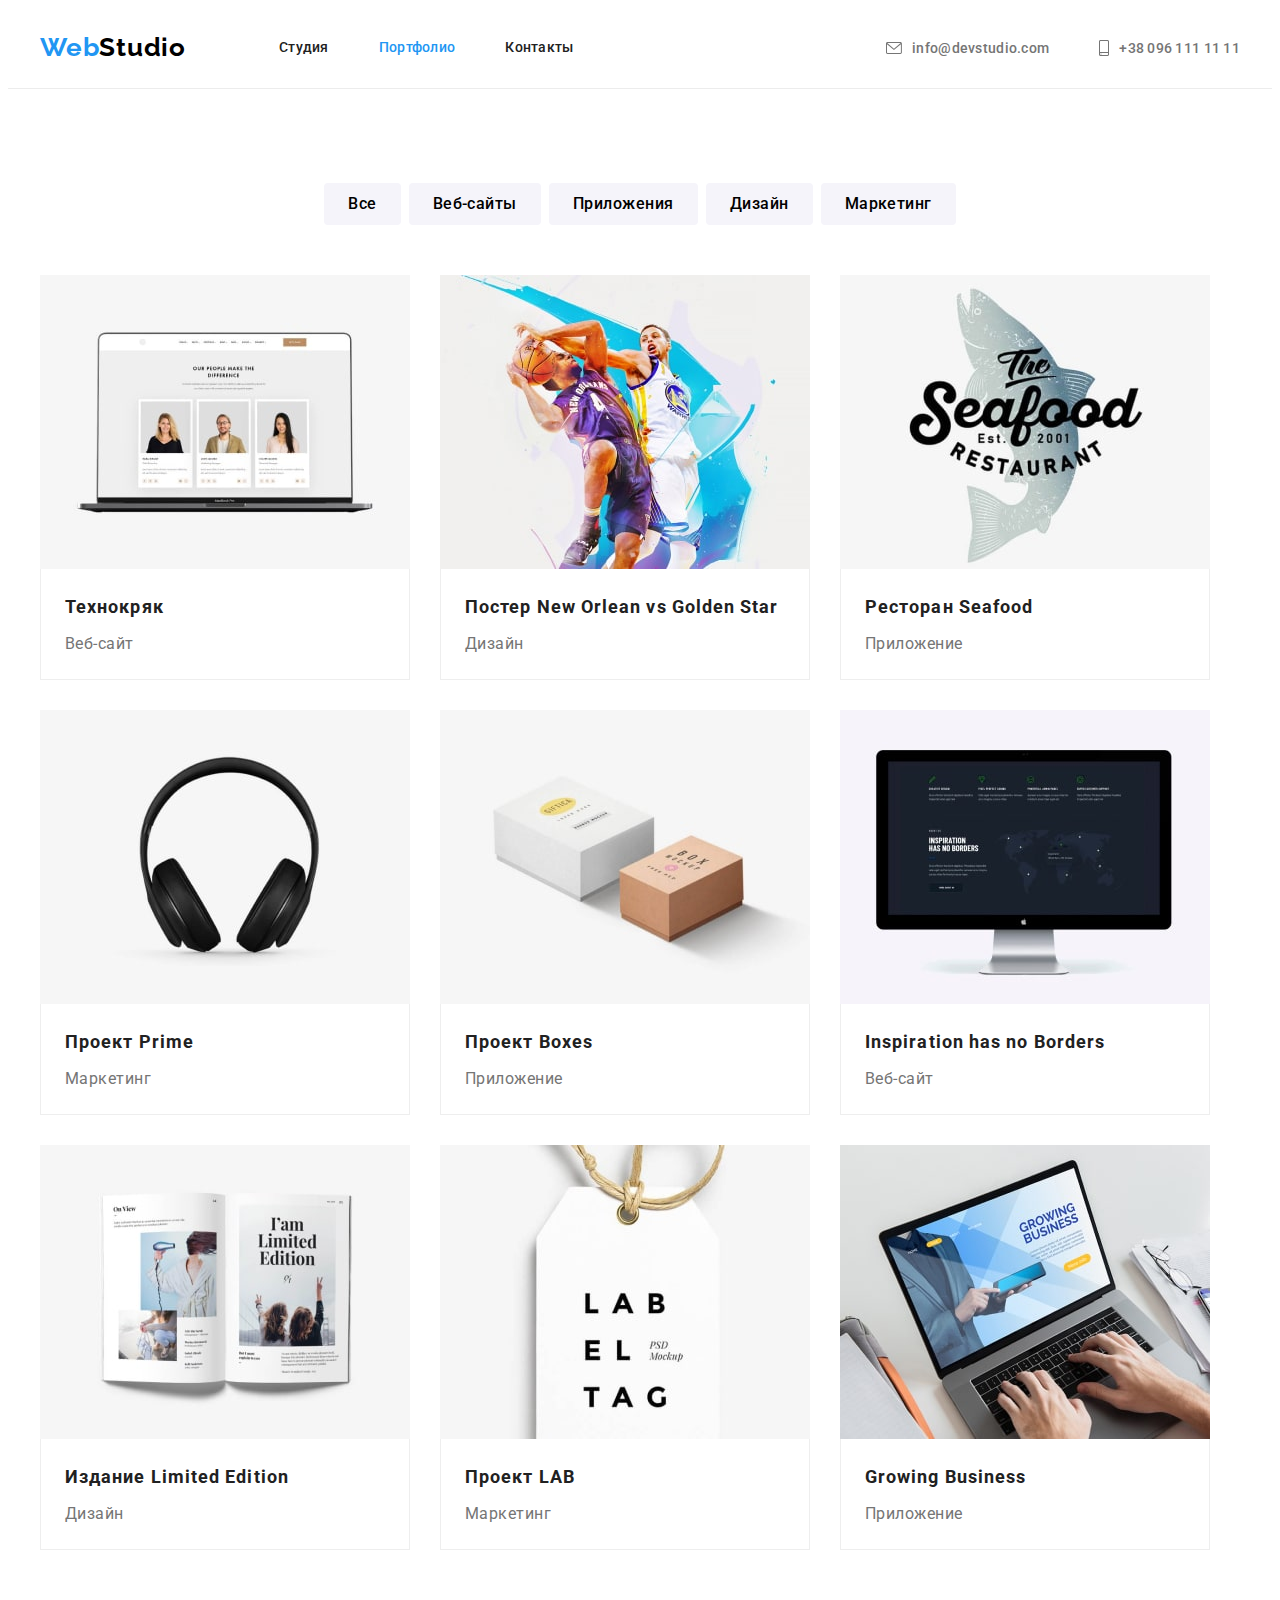
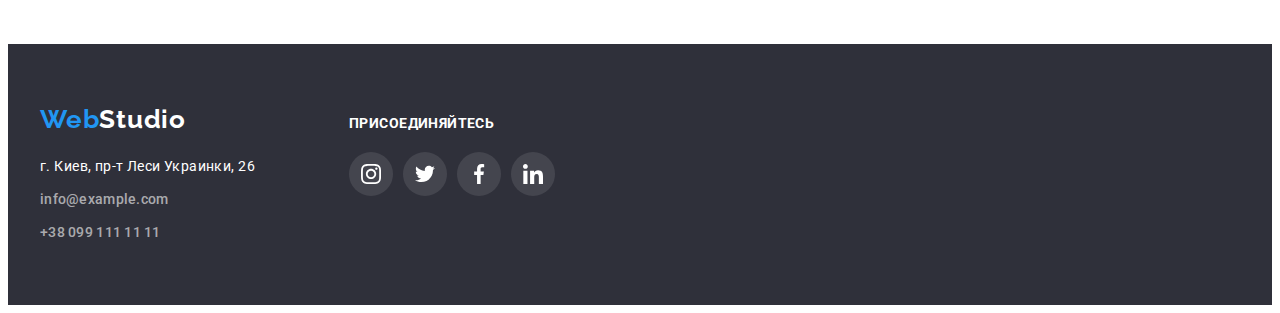
==== portfolio.html @ 3186b5c7 "start" ====
<!DOCTYPE html>
<html lang="ru">
<head>
    <meta charset="UTF-8">
    <meta http-equiv="X-UA-Compatible" content="IE=edge">
    <meta name="viewport" content="width=device-width, initial-scale=1.0">
    <title>Portfolio</title>

    <link href="https://fonts.googleapis.com/css2?family=Raleway:wght@700&family=Roboto:wght@400;500;700;900&display=swap"
        rel="stylesheet">

    <link rel="stylesheet" href="https://cdnjs.cloudflare.com/ajax/libs/modern-normalize/1.1.0/modern-normalize.min.css"
                integrity="sha512-wpPYUAdjBVSE4KJnH1VR1HeZfpl1ub8YT/NKx4PuQ5NmX2tKuGu6U/JRp5y+Y8XG2tV+wKQpNHVUX03MfMFn9Q=="
                crossorigin="anonymous" referrerpolicy="no-referrer" />

    <link rel="stylesheet" href="./css/styles.css">
</head>
<body>
<!--site navigation-->
<header class="header">
    <div class="header-nav container">
        <nav class="header-navigation">
            <a class="logo link" href="./index.html"><span class="logo-fisrtpart">Web</span><span class="logo-secondpart">Studio</span> </a>
            <ul class="header-list list">
                <li class="header-item">
                    <a class="header-link link" href="index.html">Студия</a>
                </li>
                <li class="header-item">
                    <a class="header-link link active" href="portfolio.html">Портфолио</a>
                </li>
                <li class="header-item">
                    <a class="header-link link" href="">Контакты</a>
                </li>
            </ul>
        </nav>
        <!--contacts section-->
            <ul class="header-conacts list ">
                <li class="contacts-item">
                    <a class="contacts-link link" href="mailto:info@devstudio.com">
                        <svg class="contacts-icon" width="16" height="12">
                            <use href="./images/sprite.svg#icon-envelope"></use>
                        </svg>
                        info@devstudio.com
                    </a>
                </li>
                <li class="contacts-item">
                    </a>
                    <a class="contacts-link link" href="tel:+380961111111">
                        <svg class="contacts-icon" width="10" height="16">
                            <use href="./images/sprite.svg#icon-smartphone"></use>
                        </svg>
                        +38 096 111 11 11
                    </a>
                </li>
            </ul>
    </div>
    </header>
    <main>
        <!--section our projects-->
        <section class="projects section">
            <div class="container">
                <h1 class="projects-title visually-hidden">Портфолио</h1>
                <!--filters-->
                <ul class="filters-list list">
                    <li class="filters-item">
                        <button class="filters-button btn" type="button">Все</button>
                    </li>
                    <li class="filters-item">
                        <button class="filters-button btn" type="button">Веб-сайты</button>
                    </li>
                    <li class="filters-item">
                        <button class="filters-button btn" type="button">Приложения</button>
                    </li>
                    <li class="filters-item">
                        <button class="filters-button btn" type="button">Дизайн</button>
                    </li>
                    <li class="filters-item">
                        <button class="filters-button btn" type="button">Маркетинг</button>
                    </li>
                </ul>

                <!--our projects-->

                <ul class="projects-list list">
                    <li class="projects-item">
                        <a class="projects-link link" href="">
                            <img class="projects-img" src="./images/Portfolio/img.jpg" alt="site photo" width="370" height="294">
                            <div class="img-content">
                                <h2 class="projects-discription">Технокряк</h2>
                                <p class="projects-text">Веб-сайт</p>
                            </div>
                        </a>
                    </li>
                    <li class="projects-item">
                        <a class="projects-link link" href="">
                            <img class="projects-img" src="./images/Portfolio/img1.jpg" alt="poster photo" width="370" height="294">
                            <div class="img-content">
                                <h2 class="projects-discription">Постер New Orlean vs Golden Star</h2>
                                <p class="projects-text">Дизайн</p>
                            </div>
                        </a>
                    </li>
                    <li class="projects-item">
                        <a class="projects-link link" href="">
                            <img class="projects-img"  src="./images/Portfolio/img2.jpg" alt="app photo" width="370" height="294">
                            <div class="img-content">
                                <h2 class="projects-discription">Ресторан Seafood</h2>
                                <p class="projects-text">Приложение</p> 
                            </div>
                        </a>
                    </li>
                    <li class="projects-item">
                        <a class="projects-link link" href="">
                            <img class="projects-img" src="./images/Portfolio/img3.jpg" alt="headphone photo" width="370" height="294">
                            <div class="img-content">
                                <h2 class="projects-discription">Проект Prime</h2>
                                <p class="projects-text">Маркетинг</p>
                            </div>
                        </a>
                    </li>
                    <li class="projects-item">
                        <a class="projects-link link" href="">
                            <img class="projects-img" src="./images/Portfolio/img4.jpg" alt="boxes photo" width="370" height="294">
                            <div class="img-content">
                                <h2 class="projects-discription">Проект Boxes</h2>
                                <p class="projects-text">Приложение</p>
                            </div>
                        </a>
                    </li>
                    <li class="projects-item">
                        <a class="projects-link link" href="">
                            <img class="projects-img" src="./images/Portfolio/img5.jpg" alt="monitor photo" width="370" height="294">
                            <div class="img-content">
                                <h2 class="projects-discription">Inspiration has no Borders</h2>
                                <p class="projects-text">Веб-сайт</p>
                            </div>
                        </a>
                    </li>
                    <li class="projects-item">
                        <a class="projects-link link" href="">
                            <img class="projects-img" src="./images/Portfolio/img6.jpg" alt="Journal photo" width="370" height="294">
                            <div class="img-content">
                                <h2 class="projects-discription">Издание Limited Edition</h2>
                                <p class="projects-text">Дизайн</p>
                            </div>
                        </a>
                    </li>
                    <li class="projects-item">
                        <a class="projects-link link" href="">
                            <img class="projects-img" src="./images/Portfolio/img7.jpg" alt="badge photo" width="370" height="294">
                            <div class="img-content">
                                <h2 class="projects-discription">Проект LAB</h2>
                                <p class="projects-text">Маркетинг</p>
                            </div>
                        </a>
                    </li>
                    <li class="projects-item">
                        <a class="projects-link link" href="">
                            <img class="projects-img" src="./images/Portfolio/img8.jpg" alt="notebook photo" width="370" height="294">
                            <div class="img-content">
                                <h2 class="projects-discription">Growing Business</h2>
                                <p class="projects-text">Приложение</p>
                            </div>
                        </a>
                    </li>               
                </ul>
            </div>
            </section>        
        </main>
        <!--footercontact section-->
        
<footer class="footer">
    <div class="container">
        <div class="footer-colum1">
            <a class="logo logo-footer link" href="./index.html"><span class="logo-fisrtpart">Web</span><span
                    class="footer-logo-secondpart">Studio</span> </a>
            <address class="footer-address">
                <p class="address-text">г. Киев, пр-т Леси Украинки, 26 </p>
                <ul class="footer-list list">
                    <li class="footer-item">
                        <a class="footer-contacts-link link" href="info@example.com">info@example.com</a>
                    </li>
                    <li class="footer-item">
                        <a class="footer-contacts-link link" href="tel:+380991111111">+38 099 111 11 11</a>
                    </li>
                </ul>
            </address>
        </div>
        <!-- <section class="follow-us"> -->
        <div class="footer-colum2">
            <p class="follow-title">ПРИСОЕДИНЯЙТЕСЬ</p>
            <ul class="footer-social list">
                <li class="social-item-footer">
                    <a class="social-link link footer-socials" href="">
                        <svg class="social-icon footer-svg" width="20" height="20">
                            <use href="./images/sprite.svg#icon-instagram"></use>
                        </svg>
                    </a>
                </li>
                <li class="social-item-footer">
                    <a class="social-link link footer-socials" href="">
                        <svg class="social-icon footer-svg" width="20" height="20">
                            <use href="./images/sprite.svg#icon-twitter"></use>
                        </svg>
                    </a>
                </li>
                <li class="social-item-footer">
                    <a class="social-link link footer-socials" href="">
                        <svg class="social-icon footer-svg" width="20" height="20">
                            <use href="./images/sprite.svg#icon-facebook"></use>
                        </svg>
                    </a>
                </li>
                <li class="social-item-footer">
                    <a class="social-link link footer-socials" href="">
                        <svg class="social-icon footer-svg" width="20" height="20">
                            <use href="./images/sprite.svg#icon-linkedin"></use>
                        </svg>
                    </a>
                </li>
            </ul>
        </div>
        <!-- </section> -->
    </div>
</footer>
</body>
</html>
---- css/styles.css ----
:root {
  --maine-title-color: #212121;
  --maine-text-color: #757575;
  --accent-color: #2196f3;
  --primary-white-color: #ffffff;
  --maine-background-color: #f5f4fa;
  --second-backgroud-color: #2f303a;
  --address-color: rgba(255, 255, 255, 0.6);
  --icon-color: #afb1b8;
}

body {
  font-family: "Roboto", sans-serif;
  color: var(--maine-text-color);
  background-color: var(--primary-white-color);
}

.container {
  width: 1200px;
  margin-left: auto;
  margin-right: auto;
  padding-left: 15px;
  padding-right: 15px;
}

h1,
h2,
h3,
h4,
h5,
h6,
p {
  margin: 0px;
  padding: 0px;
}

ul {
  margin-top: 0;
  margin-bottom: 0;
  padding-left: 0;
}

img {
  display: block;
  max-width: 100%;
  height: auto;
}

.visually-hidden {
  position: absolute;
  width: 1px;
  height: 1px;
  margin: -1px;
  padding: 0;
  overflow: hidden;
  border: 0;
  clip: rect(0 0 0 0);
}

.section {
  padding-top: 94px;
  padding-bottom: 94px;
}

.link {
  text-decoration: none;
}

.list {
  list-style: none;
}

.btn {
  cursor: pointer;
}

/*------header------ */

.header {
  border-bottom: 1px solid #ececec;
}

.header-nav {
  display: flex;
  align-items: center;
}

/*--------Logo------*/

.logo {
  margin-right: 93px;

  font-family: "Raleway", sans-serif;
  font-style: normal;
  font-weight: 700;
  font-size: 26px;
  line-height: 1.2;
  letter-spacing: 0.03em;
}
.logo-fisrtpart {
  color: var(--accent-color);
}
.logo-secondpart {
  color: #000000;
}

.header-navigation {
  display: flex;
  align-items: center;

  font-weight: 500;
  font-size: 14px;
  line-height: 1.14;
  letter-spacing: 0.02em;
}

.header-list {
  display: flex;
}
.header-item:not(:last-child) {
  margin-right: 50px;
}

.header-link {
  display: block;
  padding-top: 32px;
  padding-bottom: 32px;
  color: var(--maine-title-color);
}

.header-link:hover,
.header-link:focus {
  color: var(--accent-color);
}

.active {
  color: var(--accent-color);
}

.header-conacts {
  display: flex;
  margin-left: auto;
  align-items: center;
}

.contacts-item {
  justify-content: center;
  align-items: center;
}

.contacts-item:hover,
.contacts-item:focus {
  color: var(--accent-color);
}

.header-icon:hover,
.header-icon:focus {
  fill: var(--accent-color);
}

.contacts-item + .contacts-item {
  margin-left: 50px;
}

.contacts-link {
  display: flex;
  justify-content: center;
  align-items: center;

  font-weight: 500;
  font-size: 14px;
  line-height: 16px;
  letter-spacing: 0.02em;
  color: var(--maine-text-color);
  align-items: center;
  justify-content: center;
}

.contacts-icon {
  align-items: center;
  margin-right: 10px;
  fill: var(--maine-text-color);
}

.contacts-icon {
  justify-content: center;
  align-items: center;
}

.contacts-link:hover,
.contacts-link:focus {
  color: var(--accent-color);
}

.contacts-link:hover .contacts-icon,
.contacts-link:focus .contacts-icon {
  fill: var(--accent-color);
}

/*------hero------ */
.hero {
  display: flex;
  text-align: center;
  align-items: center;
  padding-top: 200px;
  padding-bottom: 200px;
  margin-left: auto;
  margin-right: auto;

  background-image: linear-gradient(
      rgba(47, 48, 58, 0.4),
      rgba(47, 48, 58, 0.4)
    ),
    url("../images/background/hero.jpg");
  background-repeat: no-repeat;
  background-position: 50% 50%;
  background-size: cover;
  max-width: 1600px;
}

/* .hero-container {
  background-image: url("./images/background/Img.jpg");
} */

.hero-title {
  margin: 0 auto 30px;
  max-width: 696px;

  font-weight: 900;
  font-size: 44px;
  line-height: 1.36;
  letter-spacing: 0.06em;
  text-transform: uppercase;
  color: var(--primary-white-color);
}

.hero-button {
  display: inline-block;
  border-radius: 4px;
  padding: 10px 32px;
  min-width: 200px;
  min-height: 50px;
  border-color: var(--accent-color);

  background-color: var(--accent-color);
  font-family: Roboto;
  font-style: normal;
  font-weight: 700;
  font-size: 16px;
  line-height: 1.87;
  letter-spacing: 0.06em;
  color: var(--primary-white-color);
  text-align: center;
  box-shadow: 0px 4px 4px rgba(0, 0, 0, 0.15);
}
.hero-button:hover,
.hero-button:focus {
  background-color: #188ce8;
}

/*------features------ */
.features-list {
  display: flex;
}

.features-item + .features-item {
  margin-left: 30px;
}

.features-item {
  width: 270px;
}

.features-icons {
  display: flex;
  align-items: center;
  justify-content: center;
  margin-bottom: 30px;
  background-color: var(--maine-background-color);
  border-radius: 4px;
  width: 270px;
  height: 120px;
}

/* .features-icon {
  display: flex;
  margin-bottom: 55px;
  margin-left: 100px;
  justify-content: center;
} */

/* .features-icon {
  display: block;
} */

.features-description {
  margin-bottom: 10px;

  font-weight: 700;
  font-size: 14px;
  line-height: 1.14;
  letter-spacing: 0.03em;
  text-transform: uppercase;
  color: var(--maine-title-color);
}

.features-text {
  font-size: 14px;
  line-height: 1.71;
  letter-spacing: 0.03em;
}

/*------what we do------ */

.about {
  padding-bottom: 94px;
}

.about-title {
  margin-bottom: 50px;

  font-weight: 700;
  font-size: 36px;
  line-height: 1.17;
  text-align: center;
  letter-spacing: 0.03em;
  color: var(--maine-title-color);
}

.about-list {
  display: flex;
}
.about-item:not(:last-child) {
  margin-right: 30px;
  min-width: 370px;
}

/*------our team------ */

.team {
  background-color: var(--maine-background-color);
}

.team-title {
  margin-bottom: 50px;

  font-weight: 700;
  font-size: 36px;
  line-height: 1.17;
  text-align: center;
  letter-spacing: 0.03em;
  color: var(--maine-title-color);
}

.team-list {
  display: flex;

  font-size: 16px;
  line-height: 1.19;
  text-align: center;
  letter-spacing: 0.03em;
  color: var(--maine-title-color);
}

.team-item {
  max-width: 270px;
  background-color: var(--primary-white-color);
  border-radius: 0px 0px 4px 4px;
  box-shadow: 0px 1px 3px rgba(0, 0, 0, 0.12), 0px 1px 1px rgba(0, 0, 0, 0.14),
    0px 2px 1px rgba(0, 0, 0, 0.2);
}
.team-item:not(:last-child) {
  margin-right: 30px;
}

.team-description {
  padding: 30px;
}

.team-name {
  margin-bottom: 10px;

  font-size: 16px;
  font-weight: 500;
}

.team-text {
  margin-bottom: 16px;
  color: var(--maine-text-color);
}

.team-cocials {
  display: flex;
  justify-content: center;
}

.social-item:not(:last-child) {
  margin-right: 10px;
}

.social-link {
  display: flex;
  width: 44px;
  height: 44px;
  align-items: center;
  justify-content: center;
  border-radius: 50%;
  background-color: var(--primary-white-color);
}

.team-svg {
  fill: var(--icon-color);
}

.social-link:hover,
.social-link:focus,
.social-link:hover .social-icon,
.social-link:focus .social-icon {
  fill: var(--primary-white-color);
  background-color: var(--accent-color);
}

/*------our clients------ */

.clients-title {
  margin-bottom: 50px;

  font-weight: 700;
  font-size: 36px;
  line-height: 1.17;
  text-align: center;
  letter-spacing: 0.03em;
  color: var(--maine-title-color);
}

.clients-list {
  display: flex;
}

.clients-item:not(:first-child) {
  margin-left: 30px;
}

.clients-link {
  display: flex;
  width: 170px;
  height: 92px;
  justify-content: center;
  align-items: center;
  border: 1px solid #afb1b8;
  box-sizing: border-box;
  border-radius: 4px;
}

.clients-icon {
  fill: var(--icon-color);
}

.clients-link:hover,
.clients-link:focus,
.clients-link:hover .clients-icon,
.clients-link:focus .clients-icon {
  fill: var(--accent-color);
  border-color: var(--accent-color);
}

/*------footer------ */

.footer {
  padding-top: 60px;
  padding-bottom: 60px;

  background-color: var(--second-backgroud-color);
}

.footer .container {
  display: flex;
  align-items: baseline;
}

.logo-footer {
  display: block;
  margin-bottom: 20px;
}

.footer-logo-secondpart {
  color: var(--primary-white-color);
}

.footer-address {
  font-style: normal;
  font-weight: 400;
  font-size: 14px;
  line-height: 1.71;
  letter-spacing: 0.03em;
}

.address-text {
  margin-bottom: 9px;

  color: var(--primary-white-color);
}

.footer-item:first-child {
  margin-bottom: 9px;
}

.footer-contacts-link {
  font-weight: 500;
  font-size: 14px;
  line-height: 16px;
  letter-spacing: 0.02em;
  color: var(--address-color);
}
.footer-contacts-link:hover,
.footer-contacts-link:focus {
  color: var(--accent-color);
}

.footer-colum2 {
  margin-left: 70px;
  /* padding-top: 12px; */
}

.follow-us {
  margin-left: 70px;
}

.follow-title {
  margin-bottom: 20px;

  font-weight: 700;
  font-size: 14px;
  line-height: 1.14;
  letter-spacing: 0.03em;
  text-transform: uppercase;

  color: var(--primary-white-color);
}

.footer-social {
  display: flex;
}

.social-item-footer:not(:last-child) {
  margin-right: 10px;
}

.footer-socials {
  display: flex;
  width: 44px;
  height: 44px;
  align-items: center;
  justify-content: center;
  border-radius: 50%;
  background-color: rgba(255, 255, 255, 0.1);
}

.footer-svg {
  fill: var(--primary-white-color);
}

/*------------------PORTFOLIO--------------- */

/*------filters------ */

.filters-list {
  display: flex;
  justify-content: center;
  margin-bottom: 50px;
}

.filters-item:not(:last-child) {
  margin-right: 8px;
}

.projects-title {
  color: var(--maine-title-color);
}

.filters-button {
  padding: 6px 22px;
  border-radius: 4px;
  border-color: transparent;

  font-family: Roboto;
  font-weight: 500;
  font-size: 16px;
  line-height: 1.62;
  letter-spacing: 0.03em;
  text-align: center;
  background-color: #f5f4fa;
}
.filters-button:hover,
.filters-button:focus {
  color: var(--primary-white-color);
  background-color: var(--accent-color);
  box-shadow: 0px 3px 1px rgba(0, 0, 0, 0.1), 0px 1px 2px rgba(0, 0, 0, 0.08),
    0px 2px 2px rgba(0, 0, 0, 0.12);
}

/*------projects------ */

.projects-list {
  display: flex;
  flex-wrap: wrap;
  margin-top: -30px;
  margin-left: -30px;
  /* border: 1px solid #EEEEEE; */
}

.projects-item {
  display: block;
  flex-basis: calc((100% - 30px) / 3);
  margin-left: 30px;
  margin-top: 30px;
  box-sizing: border-box;
  overflow: hidden;
  max-width: 370px;
}

.projects-link {
  display: block;
}

.projects-link:hover,
.projects-link:focus {
  box-shadow: 0px 1px 1px rgba(0, 0, 0, 0.12), 0px 4px 4px rgba(0, 0, 0, 0.06),
    1px 4px 6px rgba(0, 0, 0, 0.16);
}

.projects-item:hover,
.projects-item:focus {
  box-shadow: 0px 1px 1px rgba(0, 0, 0, 0.12), 0px 4px 4px rgba(0, 0, 0, 0.06),
    1px 4px 6px rgba(0, 0, 0, 0.16);
}

.img-content {
  padding: 20px 24px;
  border-right: 1px solid #eeeeee;
  border-bottom: 1px solid #eeeeee;
  border-left: 1px solid #eeeeee;
}

.projects-discription {
  margin-bottom: 4px;

  font-weight: 700;
  font-size: 18px;
  line-height: 2;
  letter-spacing: 0.06em;
  color: var(--maine-title-color);
}

.projects-text {
  font-size: 16px;
  line-height: 1.87;
  letter-spacing: 0.03em;
  color: var(--maine-text-color);
}
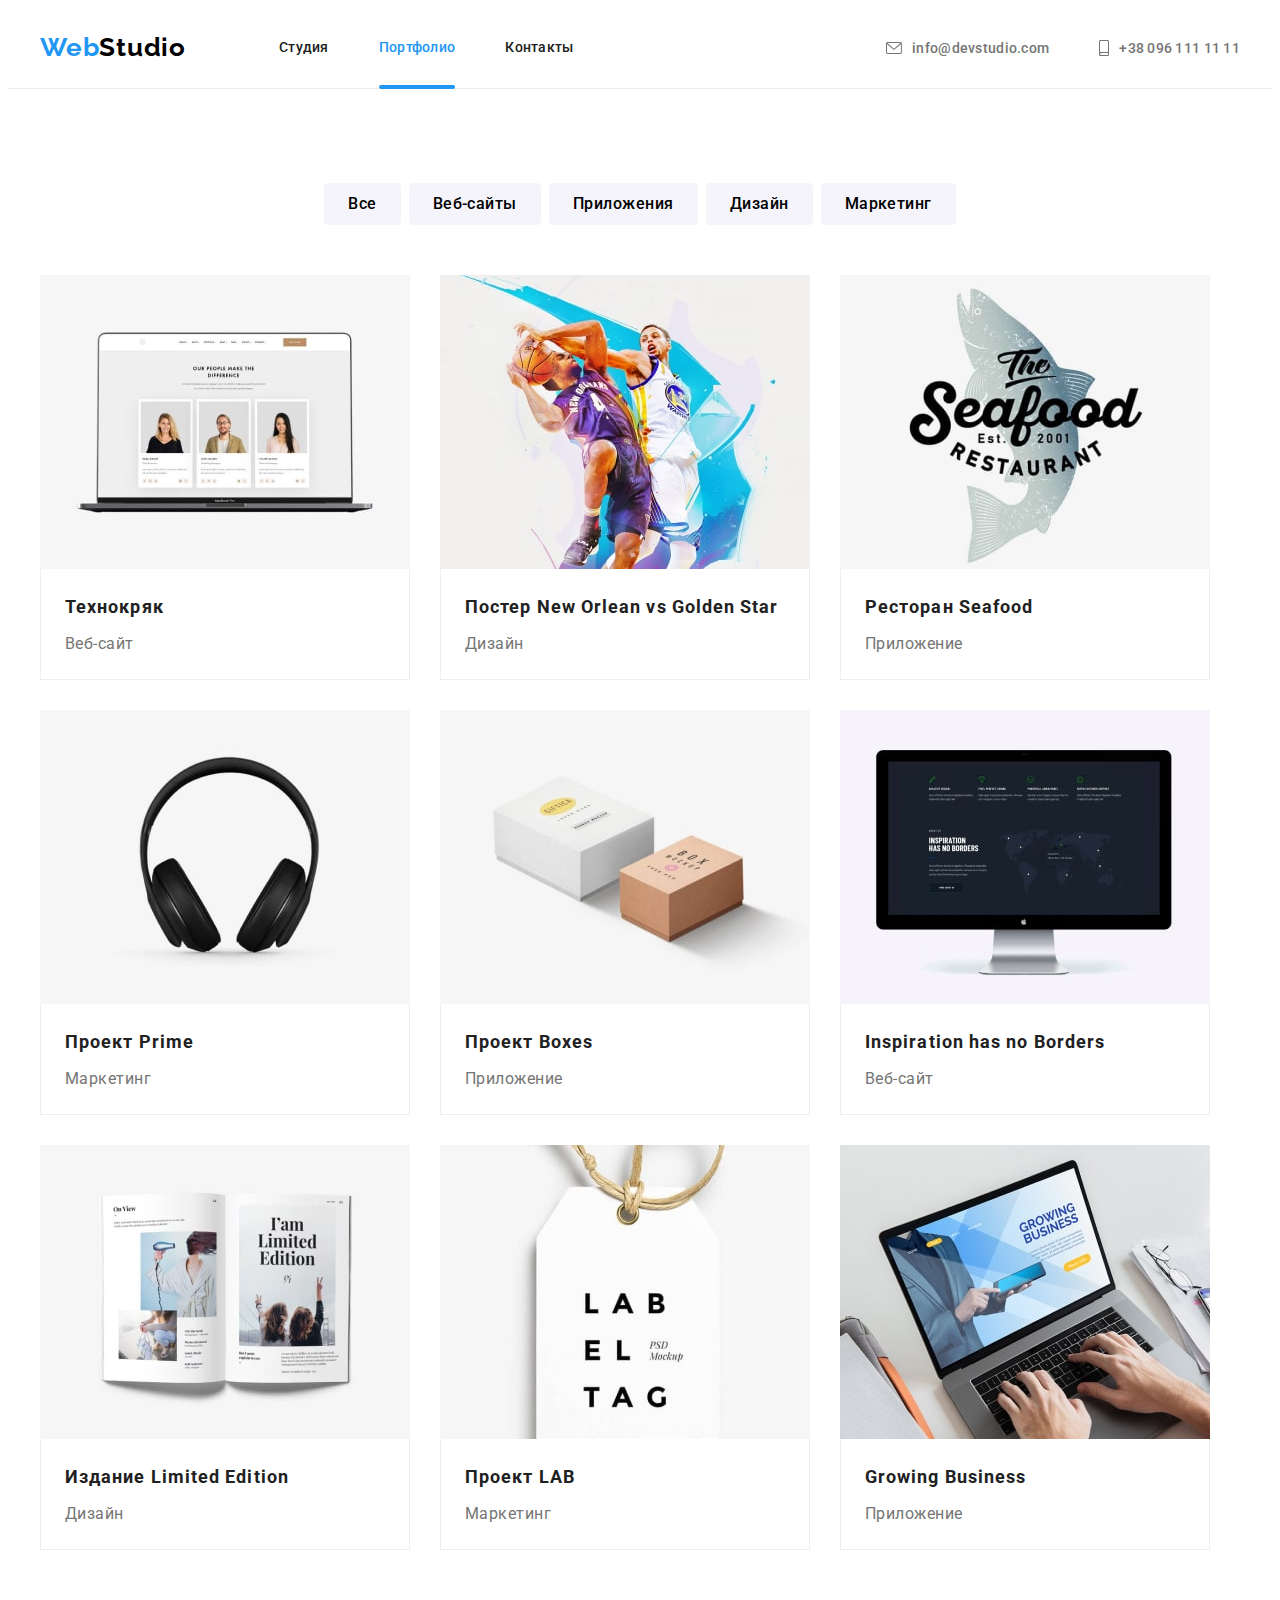
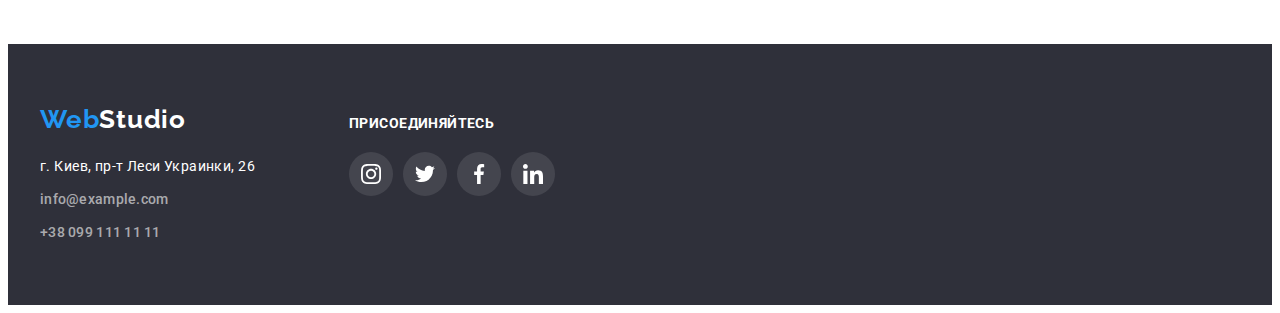
==== commit 20835c09: "without modal window" ====
--- a/portfolio.html
+++ b/portfolio.html
@@ -84,7 +84,11 @@
                 <ul class="projects-list list">
                     <li class="projects-item">
                         <a class="projects-link link" href="">
-                            <img class="projects-img" src="./images/Portfolio/img.jpg" alt="site photo" width="370" height="294">
+                            <div class="projects-thumb">
+                                <img class="projects-img" src="./images/Portfolio/img.jpg" alt="site photo" width="370" height="294">
+                                <p class="hidden-text">Технокряк это современная площадка распространения коронавируса. Компании используют эту платформу для цифрового
+                                    шпионажа и атак на защищённые сервера конкурентов.</p>
+                            </div>
                             <div class="img-content">
                                 <h2 class="projects-discription">Технокряк</h2>
                                 <p class="projects-text">Веб-сайт</p>
@@ -93,7 +97,10 @@
                     </li>
                     <li class="projects-item">
                         <a class="projects-link link" href="">
-                            <img class="projects-img" src="./images/Portfolio/img1.jpg" alt="poster photo" width="370" height="294">
+                                <div class="projects-thumb">
+                                <img class="projects-img" src="./images/Portfolio/img1.jpg" alt="poster photo" width="370" height="294">
+                            <p class="hidden-text">Lorem ipsum dolor sit amet consectetur adipisicing elit. Doloribus itaque cum maxime aliquid sint fugiat, autem reiciendis omnis non qui ut ipsum eaque tempora enim.</p>
+                            </div>
                             <div class="img-content">
                                 <h2 class="projects-discription">Постер New Orlean vs Golden Star</h2>
                                 <p class="projects-text">Дизайн</p>
@@ -102,7 +109,10 @@
                     </li>
                     <li class="projects-item">
                         <a class="projects-link link" href="">
-                            <img class="projects-img"  src="./images/Portfolio/img2.jpg" alt="app photo" width="370" height="294">
+                                <div class="projects-thumb">
+                                <img class="projects-img"  src="./images/Portfolio/img2.jpg" alt="app photo" width="370" height="294">
+                            <p class="hidden-text">Lorem, ipsum dolor sit amet consectetur adipisicing elit. Repellendus sint, excepturi saepe porro neque nam ducimus doloremque quae debitis voluptate, laboriosam ea aliquid doloribus quis?</p>
+                            </div>
                             <div class="img-content">
                                 <h2 class="projects-discription">Ресторан Seafood</h2>
                                 <p class="projects-text">Приложение</p> 
@@ -111,7 +121,10 @@
                     </li>
                     <li class="projects-item">
                         <a class="projects-link link" href="">
-                            <img class="projects-img" src="./images/Portfolio/img3.jpg" alt="headphone photo" width="370" height="294">
+                            <div class="projects-thumb">
+                                <img class="projects-img" src="./images/Portfolio/img3.jpg" alt="headphone photo" width="370" height="294">
+                                <p class="hidden-text">Lorem ipsum dolor sit amet consectetur adipisicing elit. Voluptatem laudantium laboriosam quidem adipisci tenetur pariatur! Natus neque velit sit accusamus nemo numquam repudiandae, facilis magnam.</p>
+                            </div>
                             <div class="img-content">
                                 <h2 class="projects-discription">Проект Prime</h2>
                                 <p class="projects-text">Маркетинг</p>
@@ -120,7 +133,10 @@
                     </li>
                     <li class="projects-item">
                         <a class="projects-link link" href="">
-                            <img class="projects-img" src="./images/Portfolio/img4.jpg" alt="boxes photo" width="370" height="294">
+                            <div class="projects-thumb">
+                                <img class="projects-img" src="./images/Portfolio/img4.jpg" alt="boxes photo" width="370" height="294">
+                                <p class="hidden-text">Lorem ipsum dolor sit amet, consectetur adipisicing elit. Quis veritatis similique atque nostrum ut corrupti aperiam vero sed, ipsam doloremque nihil esse perspiciatis expedita ullam.</p>
+                            </div>
                             <div class="img-content">
                                 <h2 class="projects-discription">Проект Boxes</h2>
                                 <p class="projects-text">Приложение</p>
@@ -129,7 +145,10 @@
                     </li>
                     <li class="projects-item">
                         <a class="projects-link link" href="">
-                            <img class="projects-img" src="./images/Portfolio/img5.jpg" alt="monitor photo" width="370" height="294">
+                            <div class="projects-thumb">
+                                <img class="projects-img" src="./images/Portfolio/img5.jpg" alt="monitor photo" width="370" height="294">
+                                <p class="hidden-text">Lorem ipsum dolor sit amet consectetur adipisicing elit. Ea consequuntur distinctio eaque quas dignissimos dolorum suscipit! Iure similique animi saepe ea nisi asperiores reprehenderit quam.</p>
+                            </div>
                             <div class="img-content">
                                 <h2 class="projects-discription">Inspiration has no Borders</h2>
                                 <p class="projects-text">Веб-сайт</p>
@@ -138,7 +157,10 @@
                     </li>
                     <li class="projects-item">
                         <a class="projects-link link" href="">
-                            <img class="projects-img" src="./images/Portfolio/img6.jpg" alt="Journal photo" width="370" height="294">
+                            <div class="projects-thumb">
+                                <img class="projects-img" src="./images/Portfolio/img6.jpg" alt="Journal photo" width="370" height="294">
+                                <p class="hidden-text">Lorem ipsum dolor sit amet, consectetur adipisicing elit. Et doloribus voluptas odit quos culpa, fuga dolorum beatae similique quia tempore hic praesentium tempora atque omnis?</p>
+                            </div>
                             <div class="img-content">
                                 <h2 class="projects-discription">Издание Limited Edition</h2>
                                 <p class="projects-text">Дизайн</p>
@@ -147,7 +169,10 @@
                     </li>
                     <li class="projects-item">
                         <a class="projects-link link" href="">
-                            <img class="projects-img" src="./images/Portfolio/img7.jpg" alt="badge photo" width="370" height="294">
+                            <div class="projects-thumb">
+                                <img class="projects-img" src="./images/Portfolio/img7.jpg" alt="badge photo" width="370" height="294">
+                                <p class="hidden-text">Lorem ipsum dolor sit amet consectetur adipisicing elit. Provident necessitatibus, nesciunt laborum voluptate quisquam ipsam minus recusandae error quam perspiciatis! Et voluptatem unde nisi ea.</p>
+                            </div>
                             <div class="img-content">
                                 <h2 class="projects-discription">Проект LAB</h2>
                                 <p class="projects-text">Маркетинг</p>
@@ -156,7 +181,10 @@
                     </li>
                     <li class="projects-item">
                         <a class="projects-link link" href="">
-                            <img class="projects-img" src="./images/Portfolio/img8.jpg" alt="notebook photo" width="370" height="294">
+                            <div class="projects-thumb">
+                                <img class="projects-img" src="./images/Portfolio/img8.jpg" alt="notebook photo" width="370" height="294">
+                                <p class="hidden-text">Lorem ipsum dolor sit amet consectetur adipisicing elit. Officiis, in fugiat! Quaerat, officiis? Inventore officiis quasi voluptate minima quae quis aspernatur tenetur sed beatae iusto.</p>
+                            </div>
                             <div class="img-content">
                                 <h2 class="projects-discription">Growing Business</h2>
                                 <p class="projects-text">Приложение</p>
--- a/css/styles.css
+++ b/css/styles.css
@@ -126,6 +126,14 @@
   padding-top: 32px;
   padding-bottom: 32px;
   color: var(--maine-title-color);
+  transition-property: color;
+  transition-duration: 250ms;
+  transition-timing-function: cubic-bezier(0.4, 0, 0.2, 1);
+  transition-delay: 0ms;
+}
+
+.header-item {
+  position: relative;
 }
 
 .header-link:hover,
@@ -137,6 +145,18 @@
   color: var(--accent-color);
 }
 
+.active:after {
+  content: "";
+  position: absolute;
+  height: 4px;
+  width: 100%;
+  bottom: -1px;
+  right: 0px;
+
+  background-color: var(--accent-color);
+  border-radius: 2px;
+}
+
 .header-conacts {
   display: flex;
   margin-left: auto;
@@ -164,8 +184,6 @@
 
 .contacts-link {
   display: flex;
-  justify-content: center;
-  align-items: center;
 
   font-weight: 500;
   font-size: 14px;
@@ -174,12 +192,19 @@
   color: var(--maine-text-color);
   align-items: center;
   justify-content: center;
+  transition-property: color;
+  transition-duration: 250ms;
+  transition-timing-function: cubic-bezier(0.4, 0, 0.2, 1);
+  transition-delay: 0ms;
 }
 
 .contacts-icon {
-  align-items: center;
   margin-right: 10px;
   fill: var(--maine-text-color);
+  transition-property: fill;
+  transition-duration: 250ms;
+  transition-timing-function: cubic-bezier(0.4, 0, 0.2, 1);
+  transition-delay: 0ms;
 }
 
 .contacts-icon {
@@ -252,7 +277,12 @@
   color: var(--primary-white-color);
   text-align: center;
   box-shadow: 0px 4px 4px rgba(0, 0, 0, 0.15);
-}
+  transition-property: background-color;
+  transition-duration: 250ms;
+  transition-timing-function: cubic-bezier(0.4, 0, 0.2, 1);
+  transition-delay: 0ms;
+}
+
 .hero-button:hover,
 .hero-button:focus {
   background-color: #188ce8;
@@ -330,10 +360,40 @@
 .about-list {
   display: flex;
 }
+
+.about-item {
+  position: relative;
+}
+
 .about-item:not(:last-child) {
   margin-right: 30px;
   min-width: 370px;
 }
+
+.about-discription {
+  position: absolute;
+  bottom: 0;
+  left: 0;
+
+  display: flex;
+  align-items: center;
+  justify-content: center;
+
+  height: 70px;
+  width: 100%;
+
+  font-weight: 700;
+  font-size: 14px;
+  line-height: 1.14;
+  letter-spacing: 0.03em;
+  text-transform: uppercase;
+  color: var(--primary-white-color);
+  background-color: rgba(47, 48, 58, 0.8);
+}
+
+/* border: 1px solid #000000;
+  box-sizing: border-box;
+  box-shadow: 0px 4px 4px rgba(0, 0, 0, 0.25); */
 
 /*------our team------ */
 
@@ -406,6 +466,10 @@
   justify-content: center;
   border-radius: 50%;
   background-color: var(--primary-white-color);
+  transition-property: fill, background-color;
+  transition-duration: 250ms;
+  transition-timing-function: cubic-bezier(0.4, 0, 0.2, 1);
+  transition-delay: 0ms;
 }
 
 .team-svg {
@@ -450,6 +514,10 @@
   border: 1px solid #afb1b8;
   box-sizing: border-box;
   border-radius: 4px;
+  transition-property: fill, border-color;
+  transition-duration: 250ms;
+  transition-timing-function: cubic-bezier(0.4, 0, 0.2, 1);
+  transition-delay: 0ms;
 }
 
 .clients-icon {
@@ -511,6 +579,10 @@
   line-height: 16px;
   letter-spacing: 0.02em;
   color: var(--address-color);
+  transition-property: color;
+  transition-duration: 250ms;
+  transition-timing-function: cubic-bezier(0.4, 0, 0.2, 1);
+  transition-delay: 0ms;
 }
 .footer-contacts-link:hover,
 .footer-contacts-link:focus {
@@ -615,12 +687,15 @@
   margin-left: 30px;
   margin-top: 30px;
   box-sizing: border-box;
-  overflow: hidden;
   max-width: 370px;
 }
 
 .projects-link {
   display: block;
+  transition-property: box-shadow;
+  transition-duration: 250ms;
+  transition-timing-function: cubic-bezier(0.4, 0, 0.2, 1);
+  transition-delay: 0ms;
 }
 
 .projects-link:hover,
@@ -629,10 +704,43 @@
     1px 4px 6px rgba(0, 0, 0, 0.16);
 }
 
-.projects-item:hover,
-.projects-item:focus {
-  box-shadow: 0px 1px 1px rgba(0, 0, 0, 0.12), 0px 4px 4px rgba(0, 0, 0, 0.06),
-    1px 4px 6px rgba(0, 0, 0, 0.16);
+.projects-link:hover .hidden-text,
+.projects-link:focus .hidden-text {
+  transform: translatey(0%);
+}
+
+.projects-thumb {
+  position: relative;
+  overflow: hidden;
+}
+
+.hidden-text {
+  position: absolute;
+  width: 100%;
+  height: 100%;
+  bottom: 0;
+  left: 0;
+
+  /* transform: translatey(100%);
+  transition: transform 250ms cubic-bezier(0.4, 0, 0.2, 1); */
+
+  transform: translatey(100%);
+  transition: transform;
+  transition-duration: 250ms;
+  transition-timing-function: cubic-bezier(0.4, 0, 0.2, 1);
+  transition-delay: 0ms;
+
+  display: flex;
+  align-items: center;
+  padding-left: 24px;
+  padding-right: 24px;
+
+  font-weight: 400;
+  font-size: 18px;
+  line-height: 1.56;
+  letter-spacing: 0.03em;
+  color: var(--primary-white-color);
+  background-color: rgba(33, 150, 243, 0.9);
 }
 
 .img-content {
